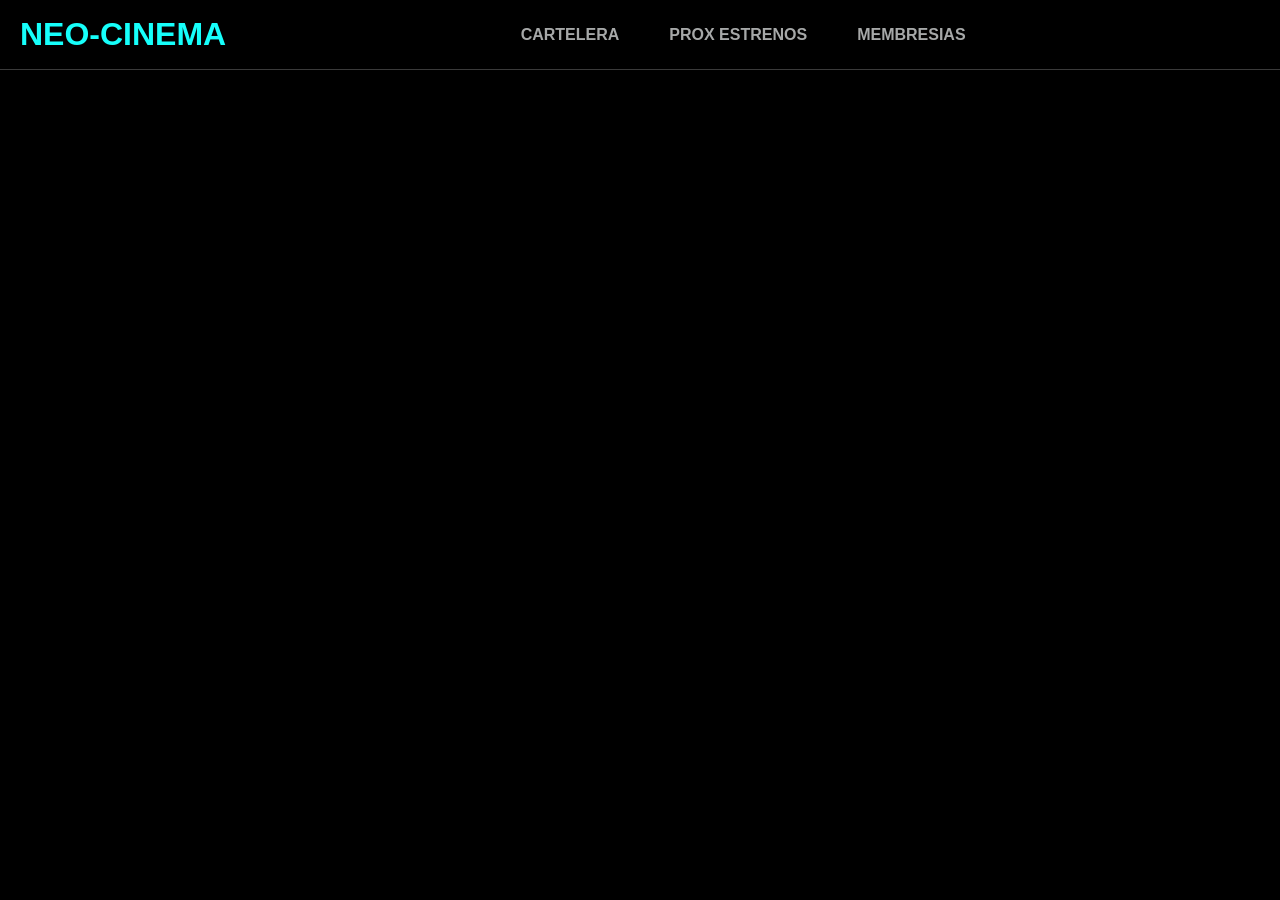
==== detalles.html @ a0702cd4 "Create detalles.html" ====
<!DOCTYPE html>
<html lang="es">
<head>
    <meta charset="UTF-8">
    <meta name="viewport" content="width=device-width, initial-scale=1.0">
    <title>Detalles Pelicula</title>
        <link rel="stylesheet" href="estilos.css">

</head>
<body>
    <header class="encabezado">
        <h1>NEO-CINEMA</h1>
        <ul class="lista-nav">
            <li><a href="#">CARTELERA</a></li>
            <li><a href="#">PROX ESTRENOS</a></li>
            <li><a href="#">MEMBRESIAS</a></li>
        </ul>
        <i class="fa-regular fa-circle-user" style="font-size: 30px;"></i>
    </header>

</body>
</html>
---- estilos.css ----
*  {
    margin: 0;
    padding: 0;
    box-sizing: border-box;
    font-family:'Segoe UI', Tahoma, Geneva, Verdana, sans-serif;
}

.encabezado {
    background-color: black;
    display: flex;
    color: rgb(22, 255, 251);
    justify-content: space-between;
    align-items: center;
    width: 100%;
    height:70px;
    padding: 0 20px;
    font-weight: 700;
    border-bottom: solid 1px rgba(99, 99, 99, 0.585);
}

.lista-nav {
    color: rgb(140, 135, 135);
    list-style: none;
    display: flex;
    gap: 50px;
}

.lista-nav a {
    color: rgb(166, 168, 168);
    text-decoration: none;
}

.lista-nav a:hover{
    text-decoration: underline 2px;
    color: rgb(28, 218, 44);
    text-underline-offset: 8px; 
    }

body{
    background-color: black;
}

.contenido {
    padding: 50px 0;
    background-color: black;
    max-width:  1000px;
    margin: 0 auto;    
}

.estrenos {
    max-width: 1000px;
}

.portada-estreno {
    position: absolute;
    opacity: 0.5;
    width: 1000px;
    height: 500px;
    border: 1px solid gray;

}


.tarjeta-poster {
    color: white;
    position: relative;
    padding: 310px 20px 0px 20px;
    max-width: 990px;
}
.tarjeta-poster h1 {
    padding: 5px 0;
}

.tarjeta-poster p {
    padding: 5px 0 10px;
}

.botones {
    background-color: rgb(255, 255, 255);
    border-color: rgb(0, 0, 0);
    color: rgb(0, 0, 0);
    padding: 8px;
    gap: 6px;

}
.trailer {
    background-color: rgba(55, 50, 50, 0.365);
    border-color: rgb(0, 0, 0);
    color: rgb(255, 253, 253);

}
.generos  {
    text-decoration: none;
    font-weight: 500;
    border: 2px solid;
    padding: 1px 3px;
}

.estreno {
    border-color: rgb(255, 255, 255);
    color: rgb(255, 255, 255);
    background-color: rgba(255, 255, 255, 0.304);
}
.cficcion {
    border-color: rgb(125, 0, 243);
    color: rgb(122, 0, 236);
    background-color: rgba(133, 4, 254, 0.298);
}
.aventura {
    border-color: rgb(7, 119, 7);
    color:rgb(7, 119, 7);
    background-color: rgba(7, 119, 7, 0.185);
    
}
.terror {
    border-color: rgb(255, 0, 0);
    color: rgb(255, 0, 0);
    background-color: rgba(255, 0, 0, 0.275);
}
.accion {
    border-color: rgb(255, 157, 0);
    color: rgb(255, 157, 0);
    background-color: rgba(255, 157, 0, 0.326);;
}
.comedia {
    border-color: rgb(144, 226, 43);
    color: rgb(144, 226, 43);
    background-color: rgba(144, 226, 43, 0.327);;
}
.infantil {
    border-color: rgb(41, 255, 237);
    color: rgb(41, 255, 237);
    background-color: rgba(41, 255, 237, 0.304);;
}
.fantasia {
    border-color: rgb(247, 255, 8);
    color: rgb(247, 255, 8);
    background-color: rgba(247, 255, 8, 0.322);;
}
.suspenso {
    border-color: rgb(5, 56, 98);
    color: rgb(5, 56, 98);
    background-color: rgba(5, 28, 98, 0.282);;
}
.romance {
    border-color: rgb(226, 43, 159);
    color: rgb(226, 43, 159);
    background-color: rgba(226, 43, 159, 0.333);;
}

.titulo-cartelera {
    display: flex;
    color: white;
    padding: 50px 10px 20px 10px;
    justify-content: space-between;
    align-items: center;
    border-bottom: 1px solid gray;
}

.cartelera-peliculas {
    padding: 50px 0 50px 0;
    display: flex;
    flex-wrap: wrap;
}


.info-pelicula {
    position: absolute;
    bottom: 70px;
    left: 20px;
    right: 20px;
    color: rgb(255, 255, 255);
}

.tarjeta-peliculas {
    flex: 10px;
    padding-bottom: 45px;  
    width: 280px;
    display: flex;
    flex-direction: column;
    position: relative;
    
}

.tarjeta-peliculas img {
    width: 280px;
    height: 420px;
    opacity: 0.4;
    display: block;
    border: 1px solid gray;
}

.tarjeta-peliculas button {
    background: rgba(83, 81, 81, 0.461);
    border: 2px solid rgb(56, 54, 54);
    color: rgb(227, 220, 220);
    padding: 8px 93px;
}

.extras {
    border-top: 1px solid rgba(128, 128, 128, 0.508);
    padding: 100px 0;
    display: flex;
    color: rgb(109, 109, 107);
    align-items: center;
    justify-content: center;
    flex-direction: column;
    gap: 30px;
    max-height: 100px;
}

.extras-enlaces {
    display: flex;
    gap:50px
}
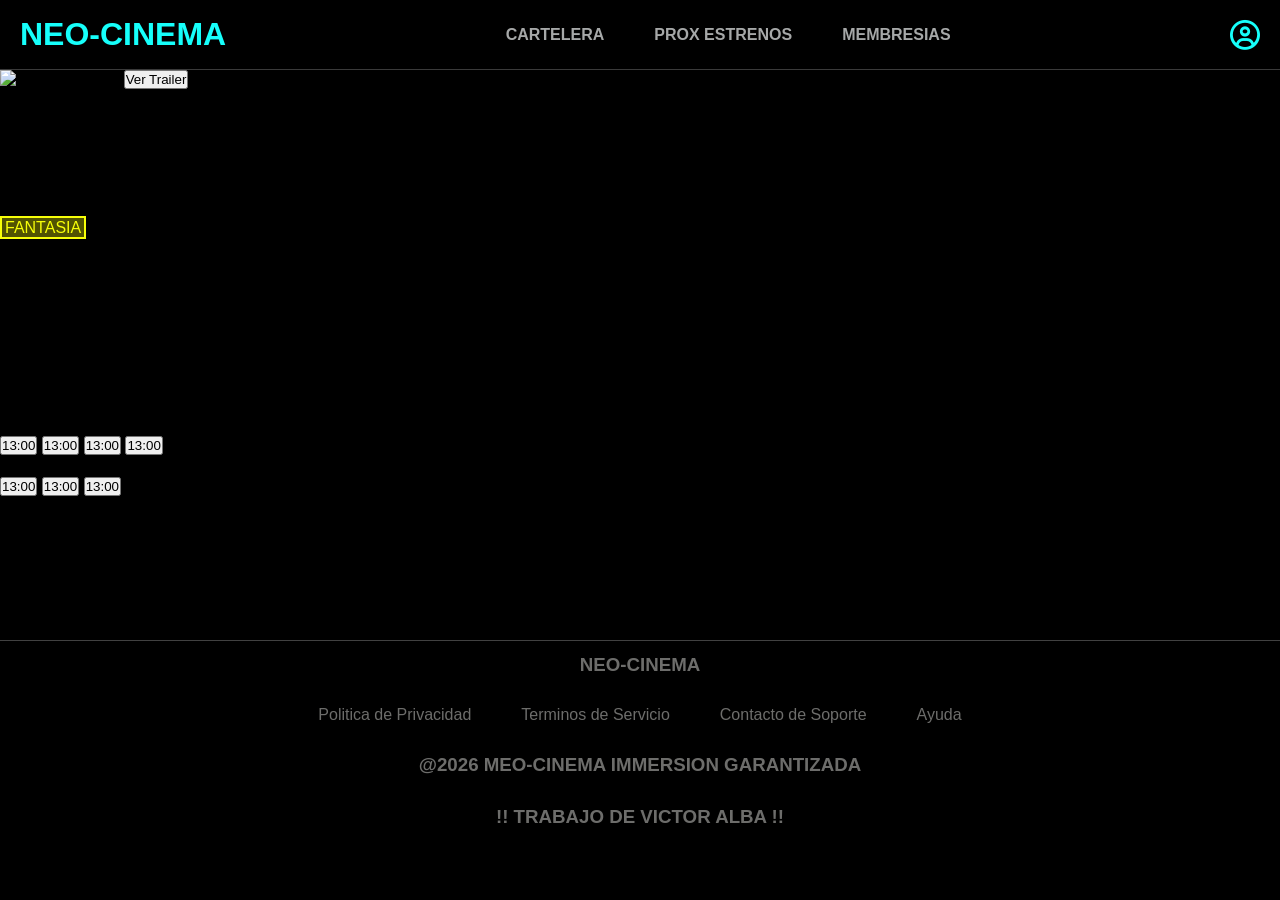
==== commit 017a77a7: "Act. borrador detalles.html" ====
--- a/detalles.html
+++ b/detalles.html
@@ -2,11 +2,12 @@
 <html lang="es">
 <head>
     <meta charset="UTF-8">
+    <link rel="stylesheet" href="https://cdnjs.cloudflare.com/ajax/libs/font-awesome/6.5.1/css/all.min.css">
     <meta name="viewport" content="width=device-width, initial-scale=1.0">
     <title>Detalles Pelicula</title>
-        <link rel="stylesheet" href="estilos.css">
+    <link rel="stylesheet" href="estilos.css">
+</head>
 
-</head>
 <body>
     <header class="encabezado">
         <h1>NEO-CINEMA</h1>
@@ -16,7 +17,87 @@
             <li><a href="#">MEMBRESIAS</a></li>
         </ul>
         <i class="fa-regular fa-circle-user" style="font-size: 30px;"></i>
-    </header>
+    </header> 
 
+    <main class="detalles-peliculas">
+        <aside class="info-lateral">
+
+            <img src="https://moviepostermexico.com/cdn/shop/files/how_to_train_your_dragon_ver15_xlg_1024x1024@2x.jpg?v=1748284602" alt="poster pelicula">
+            <button class="trailer-btn">Ver Trailer</button>
+            <div class="especificaciones">
+                <h3>Especificaciones</h3>
+                <p class="sub-titulos">Formato</p>
+                <p class="sub-texto">IMAX Digital, RealD 3D</p>
+                <p class="sub-titulos">Sonido</p>
+                <p class="sub-texto">Dolby Atmos, DTS:X</p>
+                <p class="sub-titulos">Ratio</p>
+                <p class="sub-texto">2.39:1 / 1.90:1 (IMAX)</p>
+            </div>
+        </aside>
+
+        <div class="titulo-detalles">
+        <a class="generos fantasia" href="#">FANTASIA</a>
+        <p class="clasificacion">16+</p>
+        <h1>COMO ENTRENAR A TU DRAGON</h1>
+        </div>
+
+        <div class="sinopsis">
+            <h3>Sinopsis</h3>
+            <p>En un futuro cercano donde las inteligencias artificiales han formado su propia sociedad
+oculta en la red profunda, un detective cibernético descubre un complot que amenaza
+con borrar la línea entre la realidad física y el constructo digital. A medida que se
+adentra en el bajo mundo de neón de Nueva Tokio, debe decidir de qué lado de la
+singularidad se encuentra. La resistencia digital está ganando terreno, y las
+corporaciones que controlan los servidores principales están dispuestas a todo para
+mantener el control. Un thriller visualmente deslumbrante que cuestiona la esencia
+misma de la conciencia.</p>
+
+        </div>
+        <section class="horarios">
+            <h1>Horarios Disponibles</h1>
+            <div class="sucursal-A">
+                <h3>Sucursal El Trompillo</h3>
+                <button>13:00</button>
+                <button>13:00</button>
+                <button>13:00</button>
+                <button>13:00</button>
+            </div>
+            <div class="sucursal-B">
+                <h3>Sucursal Las Brisas</h3>
+                <button>13:00</button>
+                <button>13:00</button>
+                <button>13:00</button>
+            </div>
+        </section>
+
+        <section class="reparto">
+            <h1>Reparto Principal</h1>
+
+            <div class="perfil-actor">
+            <img src="" alt="">
+            <h3>Camacho</h3>
+            <h4>Batman</h4>
+            </div>
+
+            <div class="perfil-actor">
+            <img src="" alt="">
+            <h3>Julio</h3>
+            <h4>Tomas Wayne</h4>
+            </div>
+        </section>
+
+    </main>
+
+    <footer class="extras">
+        <h3>NEO-CINEMA</h3>
+        <div class="extras-enlaces">
+        <p>Politica de Privacidad</p>
+        <p>Terminos de Servicio</p>
+        <p>Contacto de Soporte</p>
+        <p>Ayuda</p>
+        </div>
+        <h3>@2026 MEO-CINEMA IMMERSION GARANTIZADA</h3>
+        <h3> !! TRABAJO DE VICTOR ALBA !!</h3>
+    </footer>
 </body>
 </html>
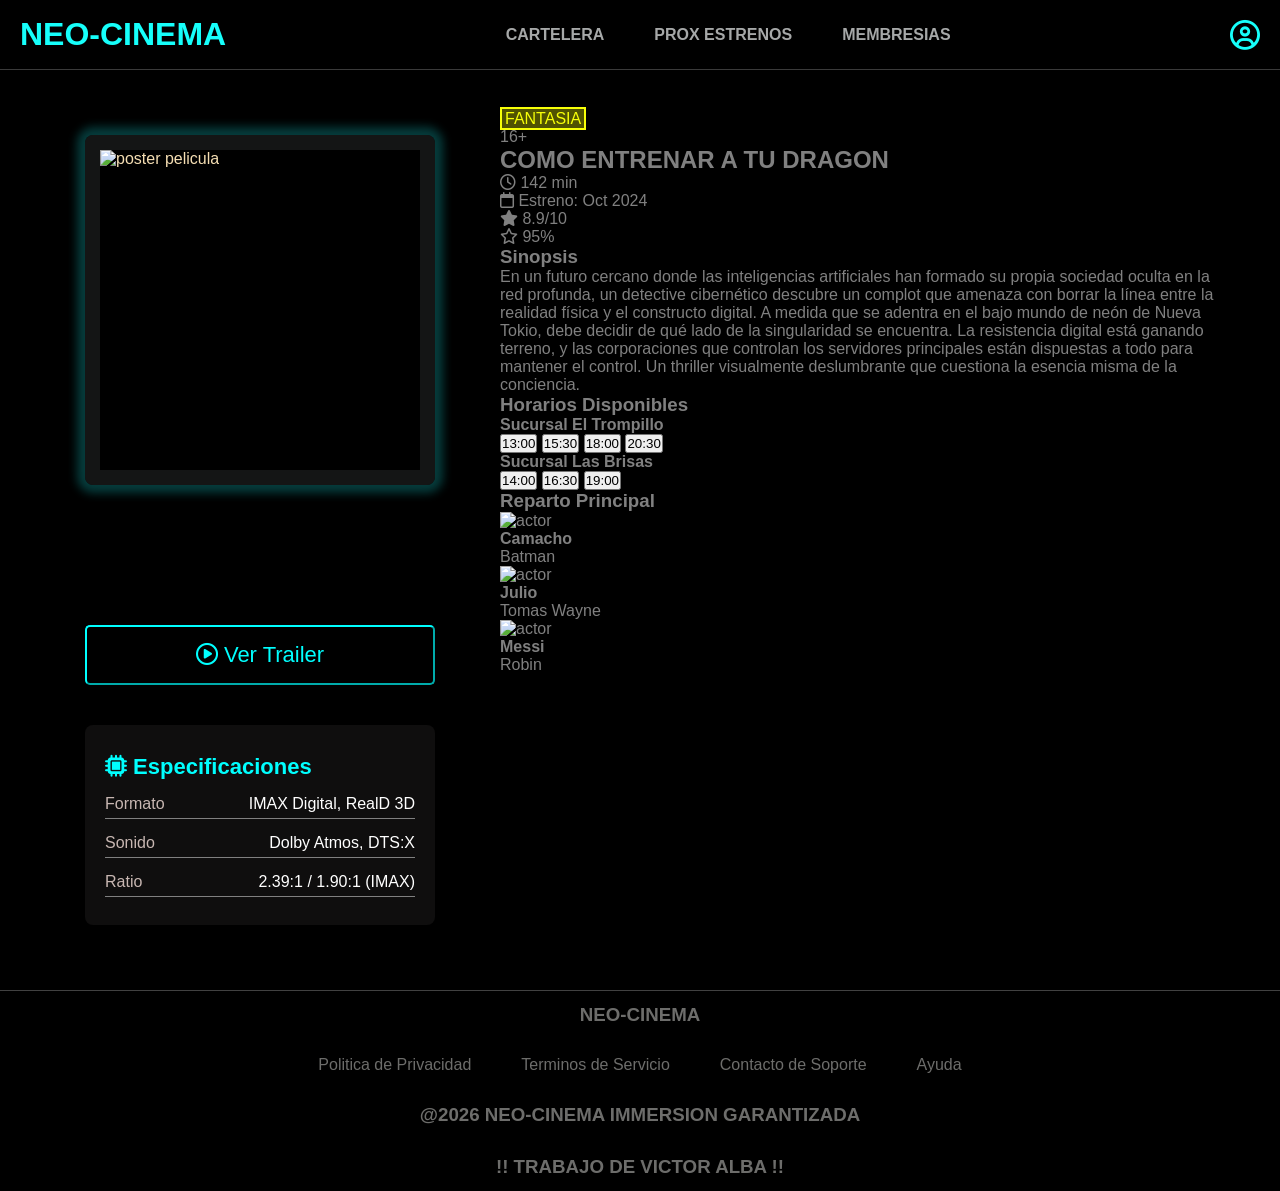
==== commit 2840a5db: "Correccion V2 detalles.html" ====
--- a/detalles.html
+++ b/detalles.html
@@ -1,14 +1,15 @@
-<!DOCTYPE html>
-<html lang="es">
-<head>
+ <!DOCTYPE html>
+ <html lang="es">
+ <head>
     <meta charset="UTF-8">
     <link rel="stylesheet" href="https://cdnjs.cloudflare.com/ajax/libs/font-awesome/6.5.1/css/all.min.css">
     <meta name="viewport" content="width=device-width, initial-scale=1.0">
     <title>Detalles Pelicula</title>
     <link rel="stylesheet" href="estilos.css">
-</head>
+    <link rel="stylesheet" href="detalles.css">
+ </head>
 
-<body>
+ <body>
     <header class="encabezado">
         <h1>NEO-CINEMA</h1>
         <ul class="lista-nav">
@@ -20,84 +21,106 @@
     </header> 
 
     <main class="detalles-peliculas">
+
+        <div class="contenido-principal">
+            <section class="titulo-detalles">
+
+                <div class="etiquetas">
+                    <a class="generos fantasia" href="#">FANTASIA</a>
+                    <p class="clasificacion">16+</p>
+                </div>
+
+                <h1>COMO ENTRENAR A TU DRAGON</h1>
+                <div class="datos-pelicula">
+                    <p><i class="fa-regular fa-clock"></i> 142 min</p>
+                    <p><i class="fa-regular fa-calendar"></i> Estreno: Oct 2024</p>
+                    <p><i class="fa-solid fa-star"></i> 8.9/10</p>
+                    <p><i class="fa-regular fa-star"></i> 95%</p>
+                </div>
+            </section>
+
+            <section class="sinopsis">
+                <h3>Sinopsis</h3>
+                <p>En un futuro cercano donde las inteligencias artificiales han formado su propia sociedad oculta en la red profunda, un detective cibernético descubre un complot que amenaza con borrar la línea entre la realidad física y el constructo digital. A medida que se adentra en el bajo mundo de neón de Nueva Tokio, debe decidir de qué lado de la singularidad se encuentra. La resistencia digital está ganando terreno, y las corporaciones que controlan los servidores principales están dispuestas a todo para mantener el control. Un thriller visualmente deslumbrante que cuestiona la esencia misma de la conciencia.</p>
+            </section>
+
+            <section class="horarios">
+                <h3>Horarios Disponibles</h3>
+                <div class="sucursal">
+                    <h4>Sucursal El Trompillo</h4>
+                    <div class="botones-horario">
+                        <button>13:00</button>
+                        <button>15:30</button>
+                        <button>18:00</button>
+                        <button>20:30</button>
+                    </div>
+                </div>
+                <div class="sucursal">
+                    <h4>Sucursal Las Brisas</h4>
+                    <div class="botones-horario">
+                        <button>14:00</button>
+                        <button>16:30</button>
+                        <button>19:00</button>
+                    </div>
+                </div>
+            </section>
+
+            <section class="reparto">
+                <h3>Reparto Principal</h3>
+                <div class="actores">
+                    <div class="perfil-actor">
+                        <img src="https://via.placeholder.com/80x80" alt="actor">
+                        <h4>Camacho</h4>
+                        <p>Batman</p>
+                    </div>
+                    <div class="perfil-actor">
+                        <img src="https://via.placeholder.com/80x80" alt="actor">
+                        <h4>Julio</h4>
+                        <p>Tomas Wayne</p>
+                    </div>
+                    <div class="perfil-actor">
+                        <img src="https://via.placeholder.com/80x80" alt="actor">
+                        <h4>Messi</h4>
+                        <p>Robin</p>
+                    </div>
+                </div>
+            </section>
+        </div>
+
         <aside class="info-lateral">
-
-            <img src="https://moviepostermexico.com/cdn/shop/files/how_to_train_your_dragon_ver15_xlg_1024x1024@2x.jpg?v=1748284602" alt="poster pelicula">
-            <button class="trailer-btn">Ver Trailer</button>
+            <div class="caja-portada">
+                <img src="https://media.revistagq.com/photos/61bb3b6b36216799ec22c162/16:9/w_1280,c_limit/harry-potter-hbo-max.jpeg" alt="poster pelicula">
+            </div>
+            <button class="trailer-btn"><i class="fa-regular fa-circle-play"></i> Ver Trailer</button>
+            
             <div class="especificaciones">
-                <h3>Especificaciones</h3>
-                <p class="sub-titulos">Formato</p>
-                <p class="sub-texto">IMAX Digital, RealD 3D</p>
-                <p class="sub-titulos">Sonido</p>
-                <p class="sub-texto">Dolby Atmos, DTS:X</p>
-                <p class="sub-titulos">Ratio</p>
-                <p class="sub-texto">2.39:1 / 1.90:1 (IMAX)</p>
+                <h3><i class="fa-solid fa-microchip"></i> Especificaciones</h3>
+                <div class="fila">
+                    <p class="sub-titulos">Formato</p>
+                    <p class="sub-texto">IMAX Digital, RealD 3D</p>
+                </div>
+                <div class="fila">
+                    <p class="sub-titulos">Sonido</p>
+                    <p class="sub-texto">Dolby Atmos, DTS:X</p>
+                </div>
+                <div class="fila">
+                    <p class="sub-titulos">Ratio</p>
+                    <p class="sub-texto">2.39:1 / 1.90:1 (IMAX)</p>
+                </div>
             </div>
         </aside>
-
-        <div class="titulo-detalles">
-        <a class="generos fantasia" href="#">FANTASIA</a>
-        <p class="clasificacion">16+</p>
-        <h1>COMO ENTRENAR A TU DRAGON</h1>
-        </div>
-
-        <div class="sinopsis">
-            <h3>Sinopsis</h3>
-            <p>En un futuro cercano donde las inteligencias artificiales han formado su propia sociedad
-oculta en la red profunda, un detective cibernético descubre un complot que amenaza
-con borrar la línea entre la realidad física y el constructo digital. A medida que se
-adentra en el bajo mundo de neón de Nueva Tokio, debe decidir de qué lado de la
-singularidad se encuentra. La resistencia digital está ganando terreno, y las
-corporaciones que controlan los servidores principales están dispuestas a todo para
-mantener el control. Un thriller visualmente deslumbrante que cuestiona la esencia
-misma de la conciencia.</p>
-
-        </div>
-        <section class="horarios">
-            <h1>Horarios Disponibles</h1>
-            <div class="sucursal-A">
-                <h3>Sucursal El Trompillo</h3>
-                <button>13:00</button>
-                <button>13:00</button>
-                <button>13:00</button>
-                <button>13:00</button>
-            </div>
-            <div class="sucursal-B">
-                <h3>Sucursal Las Brisas</h3>
-                <button>13:00</button>
-                <button>13:00</button>
-                <button>13:00</button>
-            </div>
-        </section>
-
-        <section class="reparto">
-            <h1>Reparto Principal</h1>
-
-            <div class="perfil-actor">
-            <img src="" alt="">
-            <h3>Camacho</h3>
-            <h4>Batman</h4>
-            </div>
-
-            <div class="perfil-actor">
-            <img src="" alt="">
-            <h3>Julio</h3>
-            <h4>Tomas Wayne</h4>
-            </div>
-        </section>
-
     </main>
 
     <footer class="extras">
         <h3>NEO-CINEMA</h3>
         <div class="extras-enlaces">
-        <p>Politica de Privacidad</p>
-        <p>Terminos de Servicio</p>
-        <p>Contacto de Soporte</p>
-        <p>Ayuda</p>
+            <p>Politica de Privacidad</p>
+            <p>Terminos de Servicio</p>
+            <p>Contacto de Soporte</p>
+            <p>Ayuda</p>
         </div>
-        <h3>@2026 MEO-CINEMA IMMERSION GARANTIZADA</h3>
-        <h3> !! TRABAJO DE VICTOR ALBA !!</h3>
+        <h3>@2026 NEO-CINEMA IMMERSION GARANTIZADA</h3>
+        <h3>!! TRABAJO DE VICTOR ALBA !!</h3>
     </footer>
-</body>
-</html>
+ </body>
+ </html>
--- a/detalles.css
+++ b/detalles.css
@@ -0,0 +1,85 @@
+.info-lateral {
+    width: 400px;
+    flex-shrink: 0;
+    padding: 25px;
+    color: wheat;
+    display: flex;
+    flex-direction: column;
+    align-items: center;
+}
+
+.caja-portada {
+    width: 350px;
+    height: 350px;
+    box-shadow: 0 0 10px 8px rgba(8, 77, 77, 0.776);
+    border: 15px solid rgba(35, 36, 36, 0.586);
+    border-radius: 8px;
+
+}
+
+.caja-portada img {
+    width: 100%;
+    height: 100%;
+}
+
+.trailer-btn {
+    width: 350px;
+    height: 60px;
+    margin-top: 140px;
+    font-weight: 500;
+    font-size: 22px;
+    border-radius: 5px;
+    background-color: black;
+    color: cyan;
+    border-color: cyan;
+    cursor: pointer;
+}
+
+.especificaciones {
+    display: flex;
+    flex-direction: column;
+    padding: 15px 20px;
+    background-color: rgba(29, 27, 27, 0.523);
+    width: 350px;
+    height: 200px;
+    justify-content: center;
+    margin-top: 40px;
+    border-radius: 8px;
+    gap: 10px;
+}
+
+.especificaciones h3 {
+    color: cyan;
+    font-size: 22px;
+}
+
+.fila {
+    display: flex;
+    justify-content: space-between;
+    border-bottom: 1px solid gray;
+    padding: 5px 0;
+}
+
+.fila .sub-titulos {
+    color: rgb(200, 183, 178);
+}
+
+.fila .sub-texto {
+    color: white;
+}
+
+.contenido-principal {
+    flex: 1;
+}
+
+.detalles-peliculas {
+    max-width: 1200px;
+    margin: 0 auto;
+    padding: 40px 20px;
+    display: flex;
+    flex-direction: row-reverse;
+    gap: 40px;
+    align-items: flex-start;
+    color: gray;
+}
+
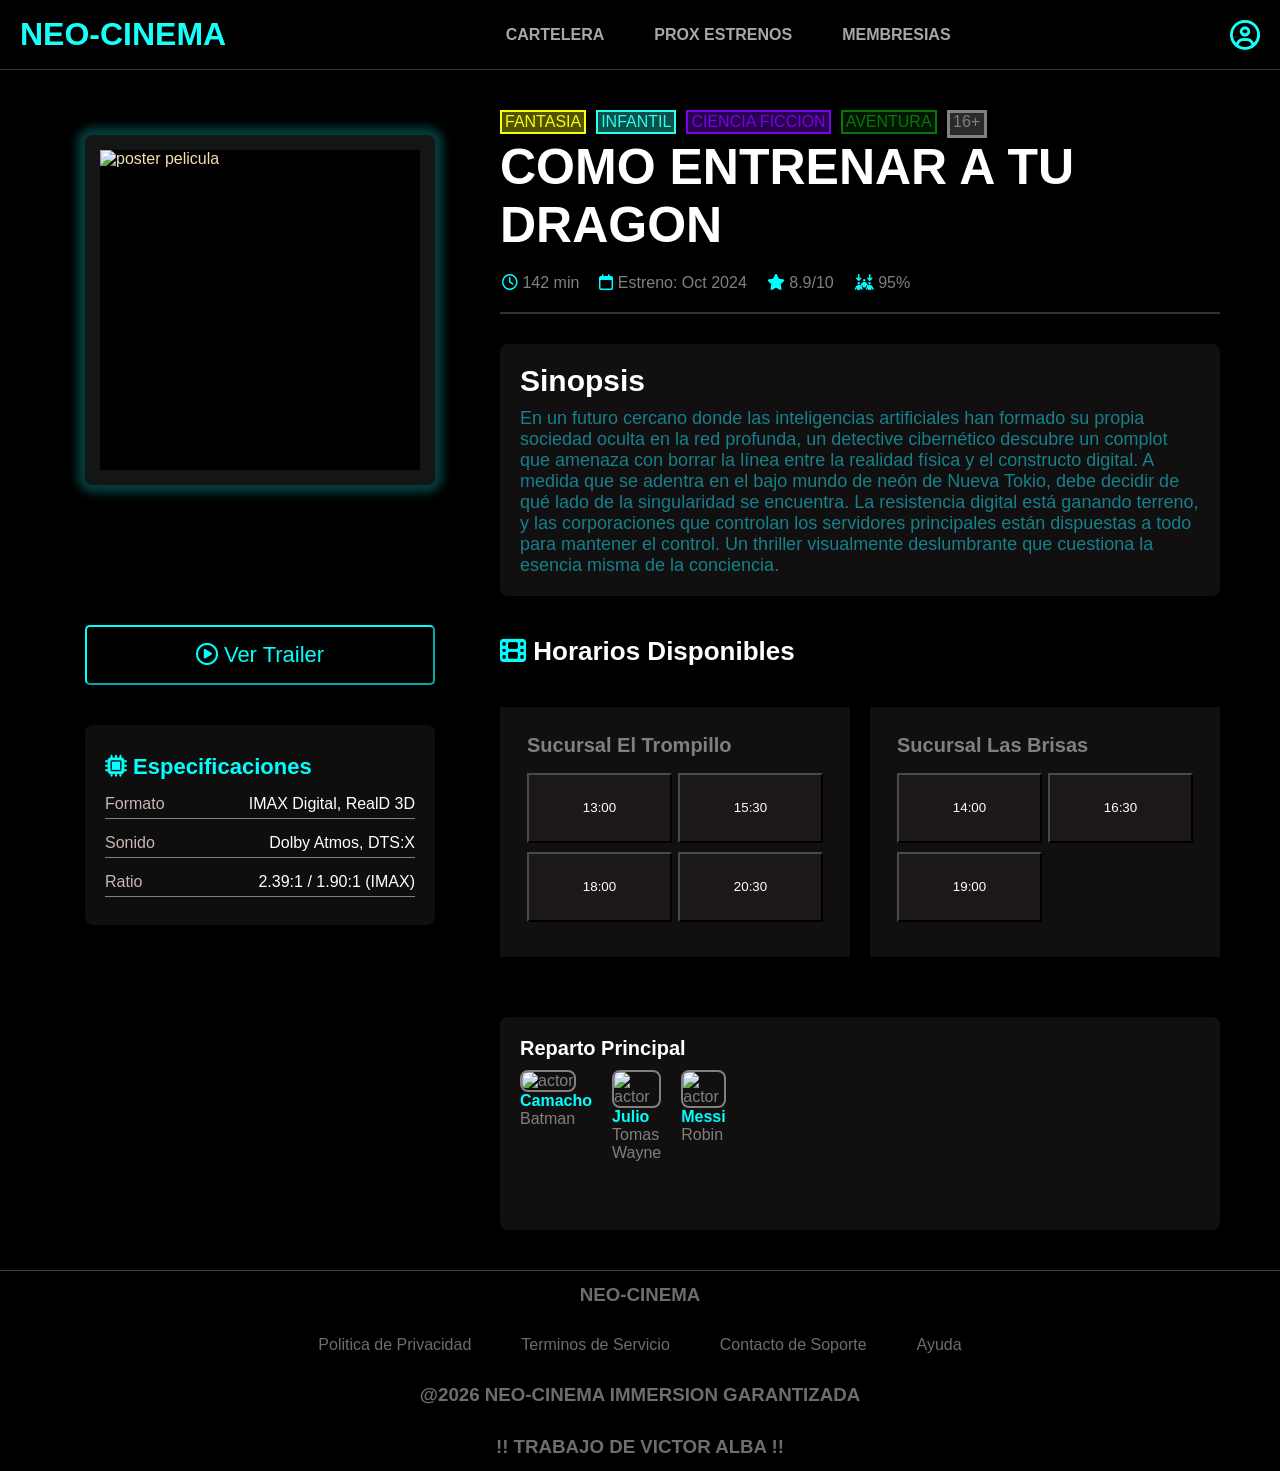
==== commit eaf7c7f6: "Borrador complero v2 detalles.html" ====
--- a/detalles.html
+++ b/detalles.html
@@ -27,6 +27,9 @@
 
                 <div class="etiquetas">
                     <a class="generos fantasia" href="#">FANTASIA</a>
+                    <a class="generos infantil" href="#">INFANTIL</a>
+                    <a class="generos cficcion" href="#">CIENCIA FICCION</a>
+                    <a class="generos aventura" href="#">AVENTURA</a>
                     <p class="clasificacion">16+</p>
                 </div>
 
@@ -35,7 +38,7 @@
                     <p><i class="fa-regular fa-clock"></i> 142 min</p>
                     <p><i class="fa-regular fa-calendar"></i> Estreno: Oct 2024</p>
                     <p><i class="fa-solid fa-star"></i> 8.9/10</p>
-                    <p><i class="fa-regular fa-star"></i> 95%</p>
+                    <p><i class="fa-solid fa-arrows-down-to-people"></i></i> 95%</p>
                 </div>
             </section>
 
@@ -45,7 +48,7 @@
             </section>
 
             <section class="horarios">
-                <h3>Horarios Disponibles</h3>
+                <h3><i class="fa-solid fa-film"></i> Horarios Disponibles</h3>
                 <div class="sucursal">
                     <h4>Sucursal El Trompillo</h4>
                     <div class="botones-horario">
@@ -69,17 +72,17 @@
                 <h3>Reparto Principal</h3>
                 <div class="actores">
                     <div class="perfil-actor">
-                        <img src="https://via.placeholder.com/80x80" alt="actor">
+                        <img src="https://encrypted-tbn0.gstatic.com/images?q=tbn:ANd9GcTlsY5-qxTPj74lBdQPcfqRP5XmwzssW5d38HAuWypUnw&s=10" alt="actor">
                         <h4>Camacho</h4>
                         <p>Batman</p>
                     </div>
                     <div class="perfil-actor">
-                        <img src="https://via.placeholder.com/80x80" alt="actor">
+                        <img src="https://encrypted-tbn0.gstatic.com/images?q=tbn:ANd9GcRm2JE5RFqyNIbt_q-VFJP5R5-Un6LCBTPOcz-jMX20cdjhEPXlbZzshM91&s=10" alt="actor">
                         <h4>Julio</h4>
                         <p>Tomas Wayne</p>
                     </div>
                     <div class="perfil-actor">
-                        <img src="https://via.placeholder.com/80x80" alt="actor">
+                        <img src="https://encrypted-tbn0.gstatic.com/images?q=tbn:ANd9GcS10vWtEc0SjvEJESDwnLD4JXfsqrCgRPngUCJXKO_L66EPAYcnFW3CuOwS&s=10" alt="actor">
                         <h4>Messi</h4>
                         <p>Robin</p>
                     </div>
--- a/detalles.css
+++ b/detalles.css
@@ -1,6 +1,5 @@
 .info-lateral {
     width: 400px;
-    flex-shrink: 0;
     padding: 25px;
     color: wheat;
     display: flex;
@@ -83,3 +82,131 @@
     color: gray;
 }
 
+.etiquetas {
+    display: flex;
+    align-items: flex-start;
+    gap: 10px;
+
+}
+
+
+.clasificacion {
+    border: 3px solid gray;
+    display: flex;
+    justify-content: center;
+    width: 40px;
+    height: 27.5px;
+    background-color: rgba(128, 128, 128, 0.324);
+}
+
+.titulo-detalles h1 {
+    color: white;
+    font-size: 50px;
+}
+
+.datos-pelicula {
+    display: flex;
+    gap: 20px;
+    padding: 20px 2px;
+    border-bottom: 2px solid rgba(128, 128, 128, 0.382);
+}
+.datos-pelicula i {
+    color: aqua;
+}
+
+.sinopsis{
+    background-color: rgba(48, 43, 43, 0.368);
+    margin-top: 30px;
+    padding: 20px;
+    border-radius: 8px;
+}
+.sinopsis h3{
+    color: white;
+    font-size: 30px;
+    padding-bottom: 10px;
+}
+.sinopsis p {
+    font-size: 18px;
+    color: rgba(23, 236, 255, 0.518);
+}
+
+
+.horarios {
+    margin: 40px 0;
+    display: flex;
+    flex-wrap: wrap;
+    gap: 20px;
+}
+
+.horarios h3 {
+    color: white;
+    font-size: 26px;
+    width: 100%;  
+
+}
+.horarios i {
+    color: aqua;
+}
+
+.sucursal {
+    margin: 20px 0;
+    background-color: rgba(48, 43, 43, 0.368);
+    flex-wrap: wrap;
+    display: flex;
+    width: 350px;
+    height: 250px;
+    padding: 27px;
+}
+.sucursal h4 {
+    color: rgb(128, 128, 128);
+    font-size: 20px;
+}
+
+.botones-horario{
+    display: flex;
+    flex-wrap: wrap;
+    gap: 1px 6px;
+}
+
+.botones-horario button{
+    width: 145px;
+    height: 70px;
+    background-color: rgba(48, 43, 43, 0.368);
+    border-color: rgb(67, 77, 77);
+    color: white;
+}
+
+.reparto {
+    background-color: rgba(48, 43, 43, 0.368);
+    margin-top: 30px;
+    padding: 20px;
+    border-radius: 8px;
+
+}
+
+.reparto h3 {
+    color: white;
+    font-size: 20px;
+}
+
+.actores {
+    display: flex;
+    justify-content: flex-start;
+    gap: 20px;
+    width: 50px;
+    height: 150px;
+    padding-top: 10px;
+}
+
+.perfil-actor img{
+    width: 80px;
+    height: 80px;
+    border-radius: 8px;
+    border: 2px solid gray;
+    justify-content: center;
+}
+
+.perfil-actor h4 {
+    color: aqua;
+    justify-content: center;
+}
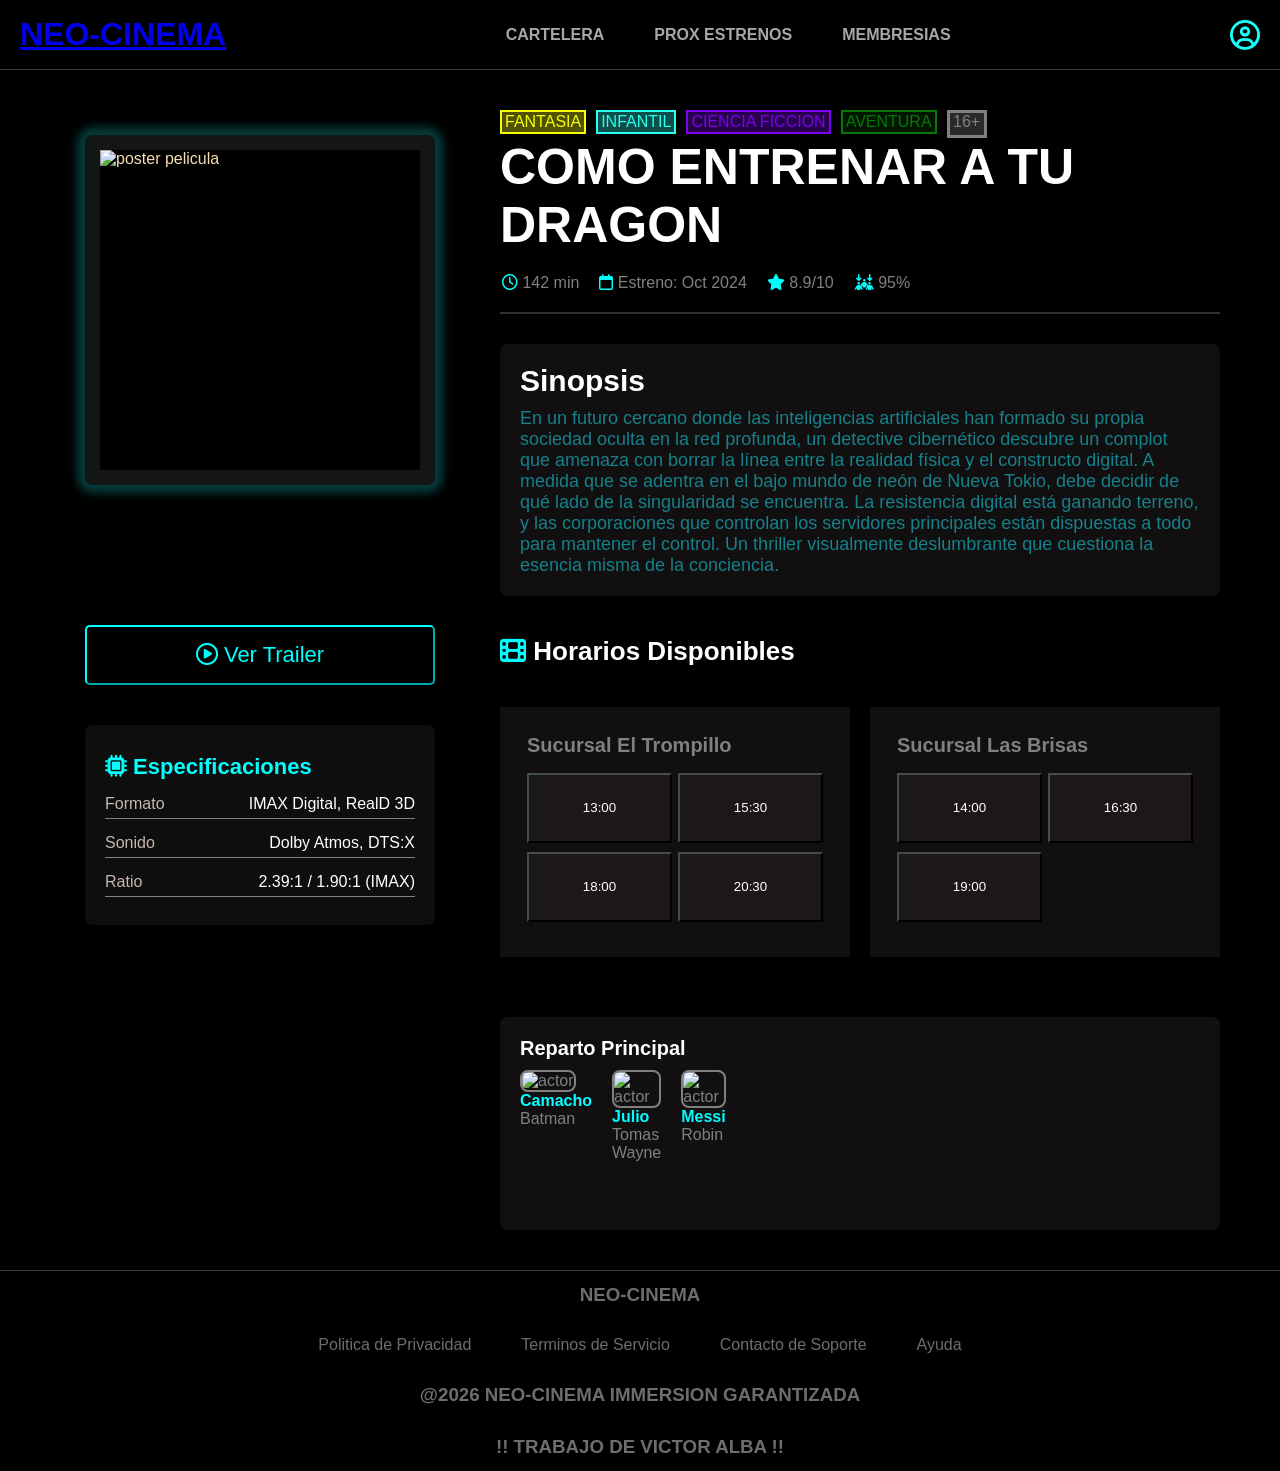
==== commit 38968740: "Proyecto "Completo" v1 .0" ====
--- a/detalles.html
+++ b/detalles.html
@@ -11,11 +11,11 @@
 
  <body>
     <header class="encabezado">
-        <h1>NEO-CINEMA</h1>
+        <a href="index.html"><h1>NEO-CINEMA</h1></a>
         <ul class="lista-nav">
-            <li><a href="#">CARTELERA</a></li>
-            <li><a href="#">PROX ESTRENOS</a></li>
-            <li><a href="#">MEMBRESIAS</a></li>
+            <li><a href="index.html#peliculas">CARTELERA</a></li>
+            <li><a href="index.html#estrenos">PROX ESTRENOS</a></li>
+            <li><a href="membresias.html">MEMBRESIAS</a></li>
         </ul>
         <i class="fa-regular fa-circle-user" style="font-size: 30px;"></i>
     </header> 
@@ -52,18 +52,18 @@
                 <div class="sucursal">
                     <h4>Sucursal El Trompillo</h4>
                     <div class="botones-horario">
-                        <button>13:00</button>
-                        <button>15:30</button>
-                        <button>18:00</button>
-                        <button>20:30</button>
+                        <a href="sala.html"><button>13:00</button></a>
+                        <a href="sala.html"><button>15:30</button></a>
+                        <a href="sala.html"><button>18:00</button></a>
+                        <a href="sala.html"><button>20:30</button></a>
                     </div>
                 </div>
                 <div class="sucursal">
                     <h4>Sucursal Las Brisas</h4>
                     <div class="botones-horario">
-                        <button>14:00</button>
-                        <button>16:30</button>
-                        <button>19:00</button>
+                        <a href="sala.html"><button>14:00</button></a>
+                        <a href="sala.html"><button>16:30</button></a>
+                        <a href="sala.html"><button>19:00</button></a>
                     </div>
                 </div>
             </section>
